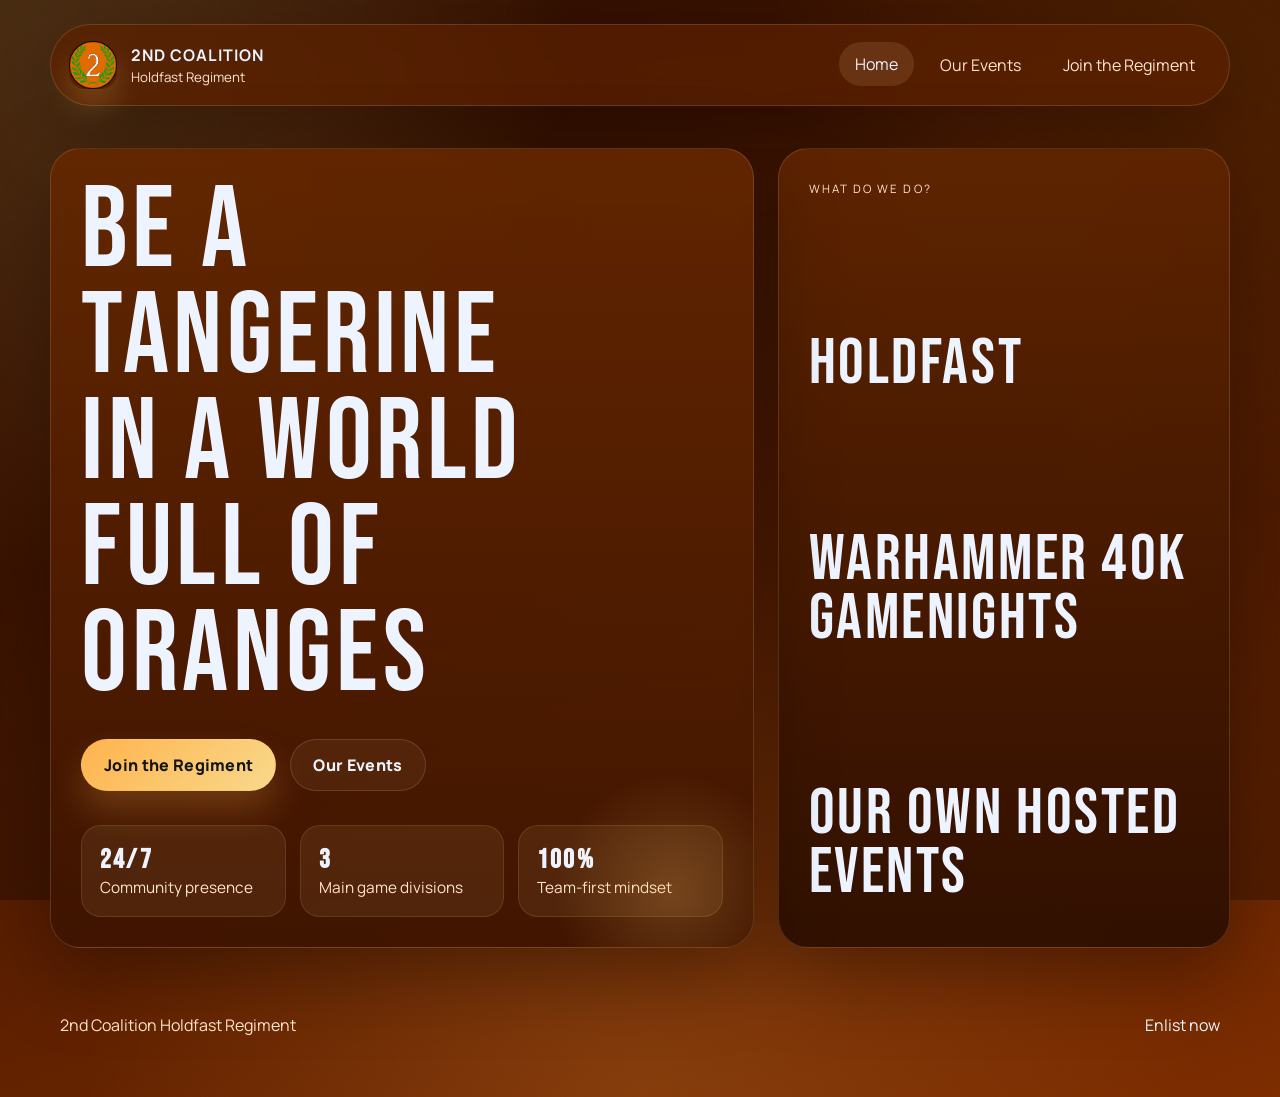
==== index.html @ ae80ecac "Add files via upload" ====
<!doctype html>
<html lang="en">
  <head>
    <meta charset="UTF-8" />
    <meta name="viewport" content="width=device-width, initial-scale=1.0" />
    <meta
      name="description"
      content="2nd Coalition is a Holdfast regiment built around discipline, teamwork, and organized play."
    />
    <title>2nd Coalition | Holdfast Regiment</title>
    <link rel="preconnect" href="https://fonts.googleapis.com" />
    <link rel="preconnect" href="https://fonts.gstatic.com" crossorigin />
    <link
      href="https://fonts.googleapis.com/css2?family=Bebas+Neue&family=Manrope:wght@400;500;600;700;800&display=swap"
      rel="stylesheet"
    />
    <link rel="stylesheet" href="styles.css" />
  </head>
  <body>
    <div class="page-shell">
      <header class="site-header">
        <a class="brand" href="index.html" aria-label="2nd Coalition home">
          <img class="brand-mark" src="2clogo.png" alt="2nd Coalition emblem" />
          <span class="brand-copy">
            <strong>2nd Coalition</strong>
            <small>Holdfast Regiment</small>
          </span>
        </a>

        <button class="nav-toggle" type="button" aria-expanded="false" aria-controls="site-nav">
          <span></span>
          <span></span>
          <span></span>
          <span class="sr-only">Toggle navigation</span>
        </button>

        <nav id="site-nav" class="site-nav" aria-label="Primary">
          <a class="active" href="index.html">Home</a>
          <a href="events.html">Our Events</a>
          <a href="join.html">Join the Regiment</a>
        </nav>
      </header>

      <main>
        <section class="hero">
          <div class="hero-copy">
            <h1>Be a tangerine in a world full of oranges</h1>
            <div class="hero-actions">
              <a class="button button-primary" href="join.html">Join the Regiment</a>
              <a class="button button-secondary" href="events.html">Our Events</a>
            </div>
            <div class="stats-row" aria-label="Regiment highlights">
              <article>
                <strong>24/7</strong>
                <span>Community presence</span>
              </article>
              <article>
                <strong>3</strong>
                <span>Main game divisions</span>
              </article>
              <article>
                <strong>100%</strong>
                <span>Team-first mindset</span>
              </article>
            </div>
          </div>

          <div class="hero-panel">
            <p class="panel-label">What do we do?</p>
            <h2>Holdfast</h2>
            <h2>Warhammer 40K Gamenights</h2>
            <h2>Our Own Hosted Events</h2>
          </div>
        </section>

      <footer class="site-footer">
        <p>2nd Coalition Holdfast Regiment</p>
        <a href="join.html">Enlist now</a>
      </footer>
    </div>

    <script src="script.js"></script>
  </body>
</html>
---- styles.css ----
:root {
  --bg: #4a1800;
  --bg-soft: #6a2400;
  --panel: rgba(86, 31, 0, 0.82);
  --panel-strong: rgba(107, 39, 0, 0.95);
  --text: #eef4ff;
  --muted: #ffe3cc;
  --accent: #ffb34d;
  --accent-strong: #ffd28a;
  --line: rgba(255, 214, 150, 0.16);
  --shadow: 0 24px 80px rgba(0, 0, 0, 0.35);
  --radius-xl: 30px;
  --radius-lg: 22px;
  --radius-md: 16px;
}

* {
  box-sizing: border-box;
}

html {
  scroll-behavior: smooth;
}

body {
  margin: 0;
  min-height: 100vh;
  color: var(--text);
  font-family: "Manrope", sans-serif;
  background:
    radial-gradient(circle at top left, rgba(255, 194, 96, 0.28), transparent 34%),
    radial-gradient(circle at top right, rgba(255, 136, 0, 0.2), transparent 30%),
    radial-gradient(circle at bottom center, rgba(255, 176, 77, 0.16), transparent 44%),
    linear-gradient(160deg, #2a0c00 0%, var(--bg) 42%, #7d2d00 100%);
}

body::before {
  content: "";
  position: fixed;
  inset: 0;
  pointer-events: none;
  background-image:
    linear-gradient(rgba(255, 238, 214, 0.045) 1px, transparent 1px),
    linear-gradient(90deg, rgba(255, 238, 214, 0.045) 1px, transparent 1px);
  background-size: 72px 72px;
  mask-image: linear-gradient(180deg, rgba(0, 0, 0, 0.8), transparent 80%);
  opacity: 0.35;
}

body::after {
  content: "";
  position: fixed;
  inset: 0;
  pointer-events: none;
  background: radial-gradient(circle at center, transparent 0 60%, rgba(0, 0, 0, 0.28) 100%);
}

img {
  max-width: 100%;
  display: block;
}

a {
  color: inherit;
  text-decoration: none;
}

button,
input,
select,
textarea {
  font: inherit;
}

button {
  cursor: pointer;
}

.sr-only {
  position: absolute;
  width: 1px;
  height: 1px;
  padding: 0;
  margin: -1px;
  overflow: hidden;
  clip: rect(0, 0, 0, 0);
  white-space: nowrap;
  border: 0;
}

.page-shell {
  width: min(1180px, calc(100% - 32px));
  margin: 0 auto;
  padding: 24px 0 32px;
  position: relative;
  z-index: 1;
}

.site-header,
.site-footer,
.hero,
.feature-grid,
.story-layout,
.division-grid,
.join-layout,
.page-hero {
  animation: rise 0.8s ease both;
}

.site-header {
  display: flex;
  align-items: center;
  justify-content: space-between;
  gap: 16px;
  padding: 16px 18px;
  border: 1px solid var(--line);
  border-radius: 999px;
  background: rgba(90, 32, 0, 0.72);
  backdrop-filter: blur(16px);
  box-shadow: var(--shadow);
}

.brand {
  display: inline-flex;
  align-items: center;
  gap: 14px;
}

.brand-mark {
  width: 48px;
  height: 48px;
  display: block;
  border-radius: 16px;
  object-fit: cover;
  box-shadow: 0 18px 28px rgba(246, 200, 95, 0.2);
}

.brand-copy strong {
  display: block;
  font-size: 1rem;
  letter-spacing: 0.06em;
  text-transform: uppercase;
}

.brand-copy small {
  display: block;
  color: var(--muted);
  margin-top: 2px;
}

.site-nav {
  display: flex;
  align-items: center;
  gap: 10px;
}

.site-nav a {
  padding: 11px 16px;
  border-radius: 999px;
  color: var(--muted);
  transition: transform 0.2s ease, background 0.2s ease, color 0.2s ease;
}

.site-nav a:hover,
.site-nav a.active {
  color: var(--text);
  background: rgba(255, 211, 145, 0.12);
  transform: translateY(-1px);
}

.nav-toggle {
  display: none;
  width: 50px;
  height: 50px;
  border: 1px solid var(--line);
  border-radius: 16px;
  background: rgba(255, 211, 145, 0.08);
  align-items: center;
  justify-content: center;
  gap: 4px;
  flex-direction: column;
}

.nav-toggle span {
  width: 18px;
  height: 2px;
  border-radius: 999px;
  background: var(--text);
}

.hero,
.page-hero,
.join-layout,
.story-layout,
.division-grid,
.feature-grid {
  display: grid;
  gap: 24px;
}

.hero {
  grid-template-columns: 1.4fr 0.9fr;
  align-items: stretch;
  padding: 42px 0 24px;
}

.hero-copy,
.hero-panel,
.feature-card,
.story-card,
.division-card,
.info-card,
.join-form {
  border: 1px solid var(--line);
  background: linear-gradient(180deg, rgba(100, 39, 0, 0.92), rgba(62, 20, 0, 0.95));
  box-shadow: var(--shadow);
}

.hero-copy,
.hero-panel,
.feature-card,
.story-card,
.division-card,
.info-card {
  border-radius: var(--radius-xl);
  padding: 30px;
}

.hero-copy {
  position: relative;
  overflow: hidden;
}

.hero-copy::after {
  content: "";
  position: absolute;
  inset: auto -40px -65px auto;
  width: 240px;
  height: 240px;
  border-radius: 50%;
  background: radial-gradient(circle, rgba(255, 194, 96, 0.2), transparent 70%);
  pointer-events: none;
}

.eyebrow,
.card-kicker,
.panel-label,
.division-tag {
  margin: 0 0 14px;
  text-transform: uppercase;
  letter-spacing: 0.18em;
  font-size: 0.72rem;
  color: var(--accent-strong);
}

h1,
h2,
h3 {
  margin: 0;
  font-family: "Bebas Neue", sans-serif;
  font-weight: 400;
  line-height: 0.92;
  letter-spacing: 0.04em;
}

h1 {
  font-size: clamp(4rem, 9vw, 7.2rem);
  max-width: 11ch;
}

h2 {
  font-size: clamp(2.5rem, 5vw, 4rem);
  margin-bottom: 14px;
}

h3 {
  font-size: 2rem;
  margin-bottom: 12px;
}

.lead,
.hero-panel p,
.feature-card p,
.story-card p,
.division-card p,
.info-card p,
.site-footer p,
.site-footer a,
.value-list,
.check-list,
.mission-list {
  color: var(--muted);
  line-height: 1.7;
}

.lead {
  max-width: 60ch;
  font-size: 1.06rem;
  margin: 18px 0 0;
}

.hero-actions {
  display: flex;
  flex-wrap: wrap;
  gap: 14px;
  margin-top: 30px;
}

.button,
.panel-link,
.submit-button {
  display: inline-flex;
  align-items: center;
  justify-content: center;
  min-height: 52px;
  padding: 0 22px;
  border-radius: 999px;
  border: 1px solid transparent;
  font-weight: 800;
  letter-spacing: 0.02em;
  transition: transform 0.2s ease, box-shadow 0.2s ease, background 0.2s ease, color 0.2s ease;
}

.button:hover,
.panel-link:hover,
.submit-button:hover {
  transform: translateY(-2px);
}

.button-primary {
  color: #151515;
  background: linear-gradient(135deg, var(--accent), #f8d98b);
  box-shadow: 0 20px 34px rgba(255, 179, 77, 0.22);
}

.button-secondary,
.panel-link {
  background: rgba(255, 211, 145, 0.06);
  border-color: var(--line);
  color: var(--text);
}

.stats-row {
  display: grid;
  grid-template-columns: repeat(3, minmax(0, 1fr));
  gap: 14px;
  margin-top: 34px;
}

.stats-row article {
  padding: 18px;
  border-radius: 20px;
  background: rgba(255, 211, 145, 0.08);
  border: 1px solid rgba(255, 211, 145, 0.12);
}

.stats-row strong {
  display: block;
  font-size: 1.7rem;
  font-family: "Bebas Neue", sans-serif;
  letter-spacing: 0.08em;
}

.stats-row span {
  color: var(--muted);
  font-size: 0.96rem;
}

.hero-panel {
  display: flex;
  flex-direction: column;
  justify-content: space-between;
  min-height: 100%;
  background:
    linear-gradient(180deg, rgba(94, 36, 0, 0.98), rgba(48, 16, 0, 0.98)),
    radial-gradient(circle at top, rgba(255, 194, 96, 0.18), transparent 55%);
}

.mission-list,
.value-list,
.check-list {
  margin: 0;
  padding-left: 1.1rem;
}

.mission-list li + li,
.value-list li + li,
.check-list li + li {
  margin-top: 12px;
}

.panel-link {
  margin-top: 28px;
  width: fit-content;
}

.feature-grid,
.division-grid {
  grid-template-columns: repeat(3, minmax(0, 1fr));
  margin: 0 0 24px;
}

.story-layout,
.join-layout {
  grid-template-columns: 1.2fr 0.8fr;
  margin-top: 8px;
}

.event-layout {
  display: grid;
  grid-template-columns: repeat(2, minmax(0, 1fr));
  gap: 24px;
  margin-top: 8px;
}

.event-card {
  position: relative;
  overflow: hidden;
  border: 1px solid var(--line);
  background: linear-gradient(180deg, rgba(100, 39, 0, 0.92), rgba(62, 20, 0, 0.95));
  box-shadow: var(--shadow);
  border-radius: var(--radius-xl);
  padding: 28px;
}

.event-featured,
.event-wide {
  grid-column: 1 / -1;
}

.facts-grid {
  display: flex;
  flex-wrap: wrap;
  gap: 12px;
}

.fact-pill {
  padding: 12px 16px;
  border-radius: 999px;
  border: 1px solid rgba(255, 211, 145, 0.12);
  background: rgba(255, 211, 145, 0.08);
  color: var(--muted);
}

.compact-rules {
  grid-template-columns: repeat(2, minmax(0, 1fr));
}

.compact-rules .rule-item h3 {
  font-size: 1.45rem;
}

.page-hero.compact {
  max-width: 840px;
  padding: 42px 0 18px;
}

.feature-card,
.story-card,
.division-card {
  position: relative;
  overflow: hidden;
}

.feature-card::before,
.story-card::before,
.division-card::before,
.info-card::before {
  content: "";
  position: absolute;
  inset: auto -30px -30px auto;
  width: 130px;
  height: 130px;
  background: radial-gradient(circle, rgba(246, 200, 95, 0.14), transparent 68%);
  pointer-events: none;
}

.division-tag {
  display: inline-block;
}

.join-form {
  border-radius: var(--radius-xl);
  padding: 30px;
}

.form-grid {
  display: grid;
  grid-template-columns: repeat(2, minmax(0, 1fr));
  gap: 18px;
}

label {
  display: grid;
  gap: 10px;
  font-weight: 700;
  color: var(--text);
}

input,
select,
textarea {
  width: 100%;
  border: 1px solid rgba(255, 211, 145, 0.14);
  border-radius: 16px;
  background: rgba(255, 211, 145, 0.06);
  color: var(--text);
  padding: 14px 15px;
  outline: none;
  transition: border-color 0.2s ease, background 0.2s ease, transform 0.2s ease;
}

input::placeholder,
textarea::placeholder {
  color: rgba(174, 186, 208, 0.7);
}

input:focus,
select:focus,
textarea:focus {
  border-color: rgba(255, 211, 145, 0.7);
  background: rgba(255, 211, 145, 0.1);
}

textarea {
  resize: vertical;
  min-height: 126px;
}

.span-full {
  grid-column: 1 / -1;
}

.join-sidebar {
  display: grid;
  gap: 24px;
}

.requirements-intro {
  margin: 0 0 18px;
  color: var(--muted);
}

.rules-grid {
  display: grid;
  grid-template-columns: 1fr;
  gap: 14px;
}

.rule-item {
  padding: 18px 18px 16px;
  border-radius: 20px;
  background: rgba(255, 211, 145, 0.06);
  border: 1px solid rgba(255, 211, 145, 0.12);
}

.rule-item h3 {
  font-size: 1.8rem;
  margin-bottom: 8px;
}

.rule-item p {
  margin: 0;
  color: var(--muted);
  line-height: 1.65;
}

.info-card.highlighted {
  background: linear-gradient(160deg, rgba(247, 204, 102, 0.14), rgba(12, 22, 37, 0.96));
}

.submit-button {
  margin-top: 22px;
  border: 0;
}

.site-footer {
  display: flex;
  align-items: center;
  justify-content: space-between;
  gap: 16px;
  padding: 24px 10px 10px;
}

.site-footer a {
  color: var(--text);
}

@keyframes rise {
  from {
    opacity: 0;
    transform: translateY(18px);
  }
  to {
    opacity: 1;
    transform: translateY(0);
  }
}

@media (max-width: 960px) {
  .hero,
  .story-layout,
  .join-layout,
  .event-layout,
  .feature-grid,
  .division-grid {
    grid-template-columns: 1fr;
  }

  .site-header {
    border-radius: 28px;
  }

  .stats-row,
  .form-grid,
  .compact-rules {
    grid-template-columns: 1fr;
  }

  h1 {
    max-width: 100%;
  }
}

@media (max-width: 760px) {
  .page-shell {
    width: min(100% - 20px, 1180px);
    padding-top: 10px;
  }

  .site-header {
    border-radius: 24px;
    padding: 14px;
    flex-wrap: wrap;
  }

  .nav-toggle {
    display: inline-flex;
    margin-left: auto;
  }

  .site-nav {
    display: none;
    width: 100%;
    flex-direction: column;
    align-items: stretch;
    gap: 8px;
    padding-top: 8px;
  }

  .site-nav.open {
    display: flex;
  }

  .site-nav a {
    text-align: center;
  }

  .hero {
    padding-top: 22px;
  }

  .hero-copy,
  .hero-panel,
  .feature-card,
  .story-card,
  .division-card,
  .info-card,
  .join-form {
    padding: 24px;
    border-radius: 24px;
  }

  .site-footer {
    flex-direction: column;
    align-items: flex-start;
  }
}
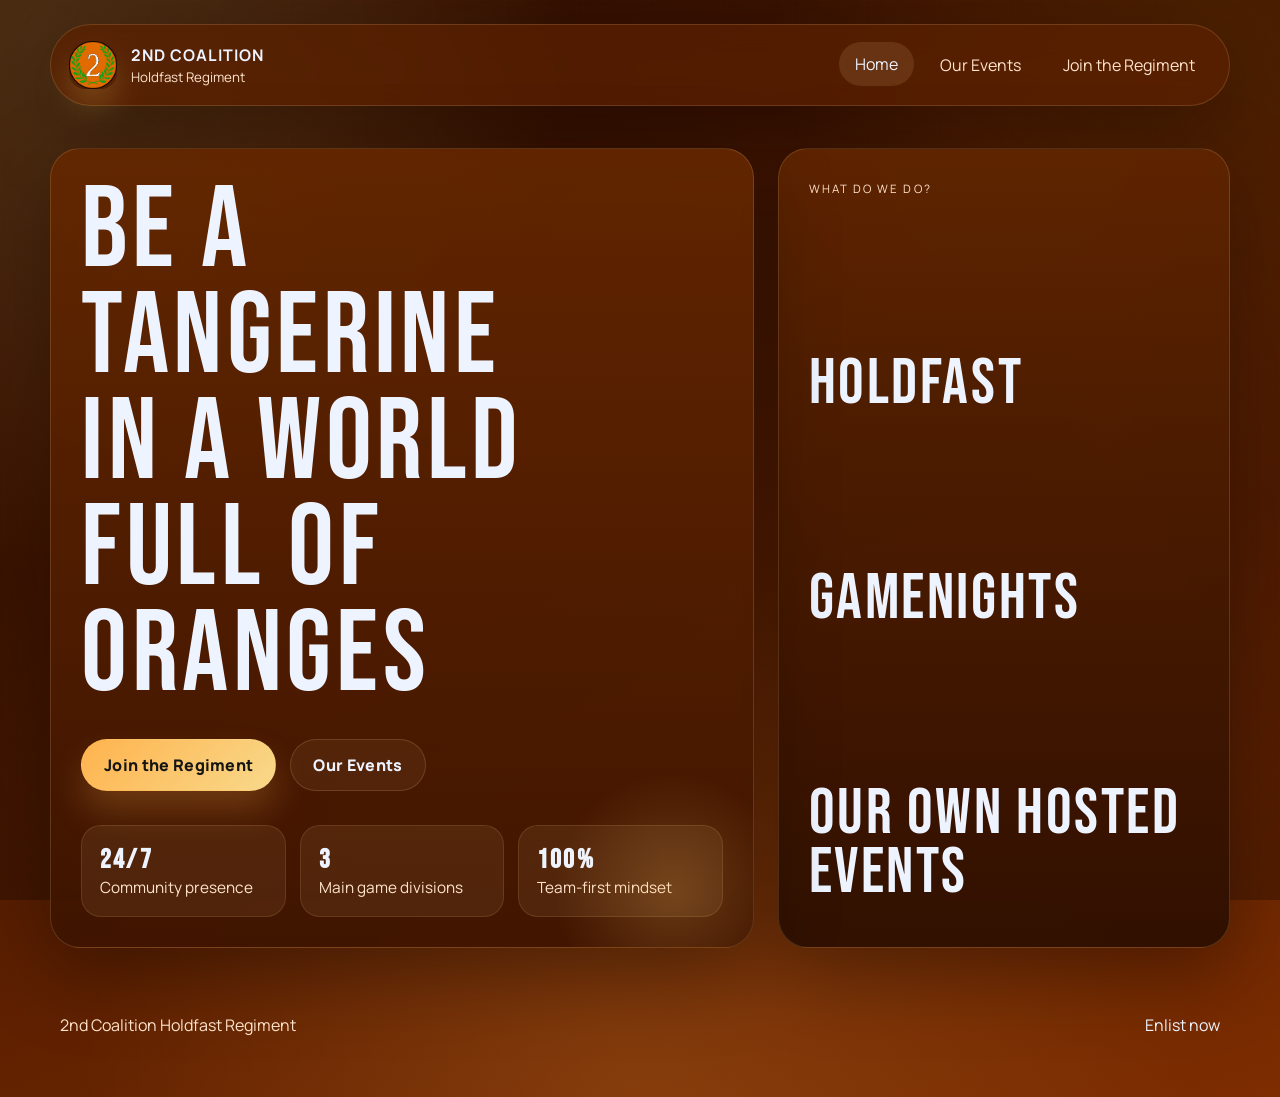
==== commit 073e0222: "Fix hero panel headings in index.html Updated the hero panel text to clarify activities." ====
--- a/index.html
+++ b/index.html
@@ -68,7 +68,7 @@
           <div class="hero-panel">
             <p class="panel-label">What do we do?</p>
             <h2>Holdfast</h2>
-            <h2>Warhammer 40K Gamenights</h2>
+            <h2>Gamenights</h2>
             <h2>Our Own Hosted Events</h2>
           </div>
         </section>
